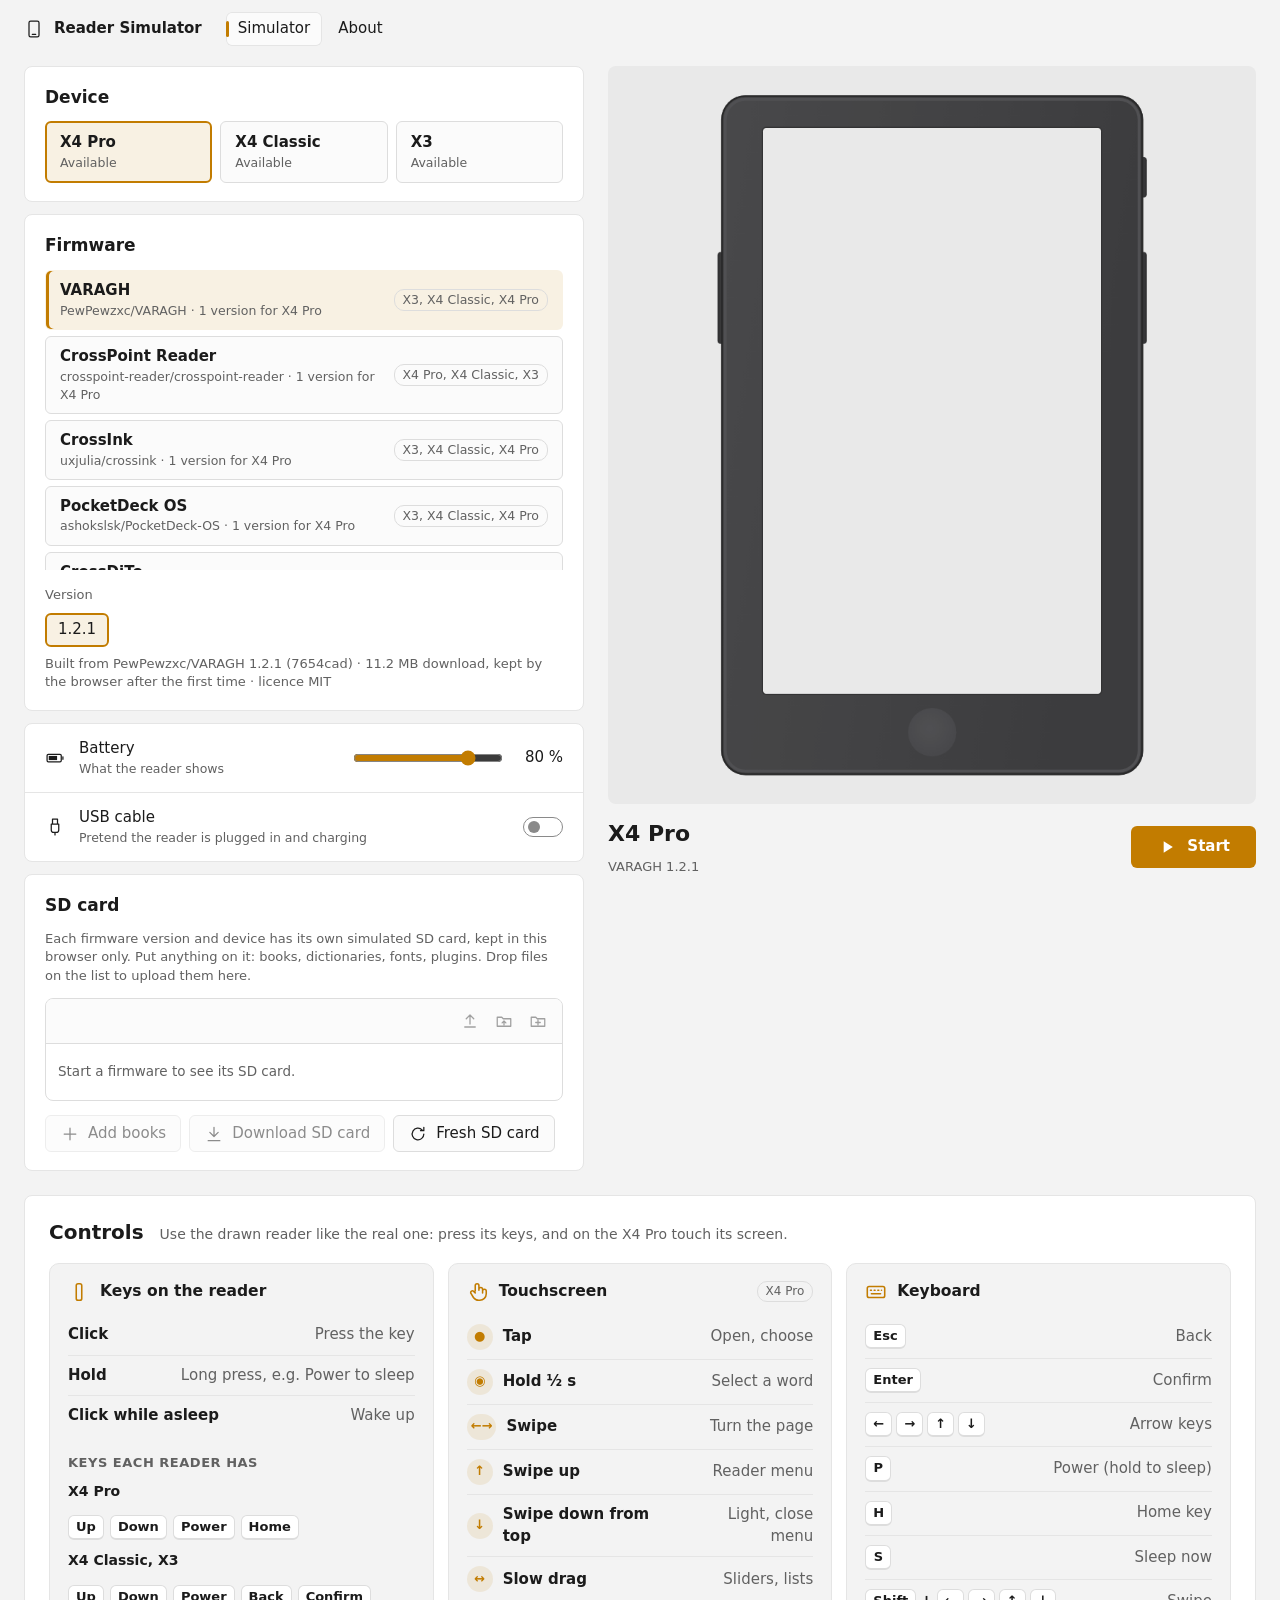
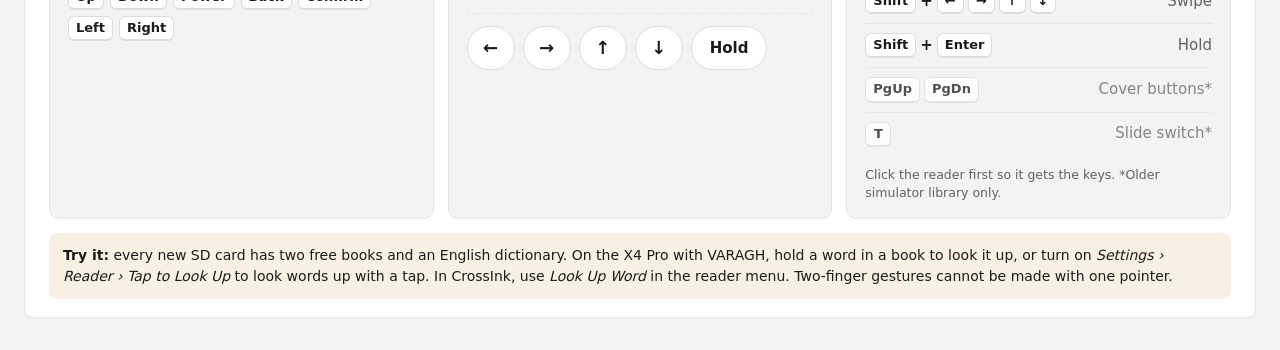
==== web/site/index.html @ 0edcfb3b "Buy me a coffee: the official button picture on the About page and in the README The page loads Buy " ====
<!doctype html>
<html lang="en">
<head>
<meta charset="utf-8">
<meta name="viewport" content="width=device-width, initial-scale=1">
<meta name="color-scheme" content="light dark">
<title>Reader Simulator</title>
<meta name="description" content="Try e-reader firmwares for the Xteink X4 Pro, X4 Classic and X3 in your browser. Unofficial.">
<link rel="icon" href="assets/icon.svg" type="image/svg+xml">
<link rel="stylesheet" href="assets/app.css">
<script>
// WebAssembly threads need a cross-origin isolated page. GitHub Pages cannot send the two headers,
// so coi-sw.js (a tiny service worker in this folder) adds them; the page reloads once after installing it.
if (!self.crossOriginIsolated && 'serviceWorker' in navigator && location.protocol !== 'file:') {
  navigator.serviceWorker.register('coi-sw.js').then(() => {
    if (sessionStorage.getItem('coiReloaded')) return;
    sessionStorage.setItem('coiReloaded', '1');
    navigator.serviceWorker.ready.then(() => location.reload());
  }).catch(e => { window.coiError = String(e && e.message || e); });  // private browsing, blocked storage
} else if (!self.crossOriginIsolated && !('serviceWorker' in navigator)) {
  window.coiError = 'no service workers';
}
</script>
</head>
<body>
<header class="top">
  <a class="brand" href="./">
    <svg viewBox="0 0 24 24" aria-hidden="true"><rect x="6" y="2.5" width="12" height="19" rx="2"/><path d="M10 18.5h4"/></svg>
    Reader Simulator
  </a>
  <nav>
    <a href="#" data-view="sim" class="on">Simulator</a>
    <a href="#about" data-view="about">About</a>
  </nav>
</header>

<main id="sim" class="view">
  <section class="controls">
    <div class="card">
      <h2>Device</h2>
      <div class="devices" id="devices"></div>
    </div>
    <div class="card">
      <h2>Firmware</h2>
      <div id="firmwares" class="firmwares"></div>
      <h3>Version</h3>
      <div id="versions" class="chips"></div>
      <p id="buildinfo" class="hint"></p>
    </div>
    <div class="card rows">
      <div class="row">
        <svg viewBox="0 0 24 24" aria-hidden="true"><rect x="2.5" y="7.5" width="17" height="9" rx="1.5"/><path d="M21.5 10.5v3"/><rect x="4.5" y="9.5" width="10" height="5" class="fill"/></svg>
        <label for="battery"><b>Battery</b><span>What the reader shows</span></label>
        <input type="range" id="battery" min="0" max="100" step="5" value="80">
        <output id="batteryOut" for="battery">80 %</output>
      </div>
      <div class="row">
        <svg viewBox="0 0 24 24" aria-hidden="true"><path d="M9 2.5h6v6H9zM7.5 8.5h9v7a3 3 0 0 1-3 3h-3a3 3 0 0 1-3-3zM12 18.5v3"/></svg>
        <label for="usb"><b>USB cable</b><span>Pretend the reader is plugged in and charging</span></label>
        <input type="checkbox" id="usb" class="switch" role="switch">
      </div>
    </div>
    <div class="card">
      <h2>SD card</h2>
      <p class="hint">Each firmware version and device has its own simulated SD card, kept in this browser only.
        Put anything on it: books, dictionaries, fonts, plugins. Drop files on the list to upload them here.</p>
      <div class="sd" id="sd" aria-live="polite">
        <div class="sd-bar">
          <nav class="sd-path" id="sdPath" aria-label="Folder"></nav>
          <span class="sd-tools">
            <label class="iconbtn" id="sdUpload" title="Upload files to this folder" aria-disabled="true">
              <svg viewBox="0 0 24 24" aria-hidden="true"><path d="M12 16V4M7 9l5-5 5 5M5 20h14"/></svg>
              <input type="file" id="sdFiles" multiple hidden disabled></label>
            <label class="iconbtn" id="sdUploadDir" title="Upload a folder into this folder" aria-disabled="true">
              <svg viewBox="0 0 24 24" aria-hidden="true"><path d="M3 7h6l2 2h10v10H3zM12 17v-5M9.5 14.5 12 12l2.5 2.5"/></svg>
              <input type="file" id="sdDir" webkitdirectory multiple hidden disabled></label>
            <button class="iconbtn" id="sdNewDir" title="New folder" disabled>
              <svg viewBox="0 0 24 24" aria-hidden="true"><path d="M3 7h6l2 2h10v10H3zM12 11v6M9 14h6"/></svg></button>
          </span>
        </div>
        <ul class="sd-list" id="sdList"><li class="sd-empty">Start a firmware to see its SD card.</li></ul>
      </div>
      <div class="buttons">
        <label class="btn" id="addBooks" aria-disabled="true">
          <svg viewBox="0 0 24 24" aria-hidden="true"><path d="M12 5v14M5 12h14"/></svg>Add books
          <input type="file" id="bookFiles" multiple accept=".epub,.txt,.md,.xtc,.xtch,.bmp,.jpg,.png" hidden disabled>
        </label>
        <button class="btn" id="download" disabled>
          <svg viewBox="0 0 24 24" aria-hidden="true"><path d="M12 4v11M7 10l5 5 5-5M5 20h14"/></svg>Download SD card</button>
        <button class="btn" id="fresh">
          <svg viewBox="0 0 24 24" aria-hidden="true"><path d="M19 12a7 7 0 1 1-2.05-4.95M19 4v4h-4"/></svg>Fresh SD card</button>
      </div>
    </div>
  </section>

  <section class="stagecol">
    <div class="stage" id="stage">
      <img id="framePreview" alt="">
      <canvas id="canvas" tabindex="0" hidden oncontextmenu="event.preventDefault()"></canvas>
      <div id="loading" class="loading" hidden><span class="spinner"></span><span id="loadingText">Loading</span></div>
    </div>
    <div class="startbar">
      <div>
        <div class="title" id="devTitle">X4 Pro</div>
        <div class="hint" id="fwTitle"></div>
      </div>
      <button class="primary" id="start">
        <svg viewBox="0 0 24 24" aria-hidden="true"><path d="M8 5v14l11-7z" class="fill"/></svg><span>Start</span></button>
    </div>
    <p id="status" class="hint" role="status"></p>
  </section>
  <section class="card guide" aria-labelledby="guideTitle">
    <div class="guide-head">
      <h2 id="guideTitle">Controls</h2>
      <p class="hint">Use the drawn reader like the real one: press its keys, and on the X4 Pro touch its screen.</p>
    </div>
    <div class="guide-grid">
      <div class="panel">
        <h3><svg viewBox="0 0 24 24" aria-hidden="true"><rect x="9" y="3" width="6" height="18" rx="2"/></svg>Keys on the reader</h3>
        <ul class="ctl">
          <li><span class="how">Click</span><span>Press the key</span></li>
          <li><span class="how">Hold</span><span>Long press, e.g. Power to sleep</span></li>
          <li><span class="how">Click while asleep</span><span>Wake up</span></li>
        </ul>
        <h4>Keys each reader has</h4>
        <dl class="models">
          <dt>X4 Pro</dt><dd><kbd>Up</kbd><kbd>Down</kbd><kbd>Power</kbd><kbd>Home</kbd></dd>
          <dt>X4 Classic, X3</dt><dd><kbd>Up</kbd><kbd>Down</kbd><kbd>Power</kbd><kbd>Back</kbd><kbd>Confirm</kbd><kbd>Left</kbd><kbd>Right</kbd></dd>
        </dl>
      </div>
      <div class="panel">
        <h3><svg viewBox="0 0 24 24" aria-hidden="true"><path d="M9 11V5a2 2 0 0 1 4 0v5m0 0V9a2 2 0 0 1 4 0v4m0-2a2 2 0 0 1 4 0v3a7 7 0 0 1-7 7h-1a7 7 0 0 1-6-3l-3-5a2 2 0 0 1 3-2l2 2"/></svg>Touchscreen <span class="badge">X4 Pro</span></h3>
        <ul class="ctl touchrows">
          <li><span class="how"><span class="g">&#9679;</span>Tap</span><span>Open, choose</span></li>
          <li><span class="how"><span class="g">&#9673;</span>Hold &frac12; s</span><span>Select a word</span></li>
          <li><span class="how"><span class="g">&larr;&rarr;</span>Swipe</span><span>Turn the page</span></li>
          <li><span class="how"><span class="g">&uarr;</span>Swipe up</span><span>Reader menu</span></li>
          <li><span class="how"><span class="g">&darr;</span>Swipe down from top</span><span>Light, close menu</span></li>
          <li><span class="how"><span class="g">&harr;</span>Slow drag</span><span>Sliders, lists</span></li>
        </ul>
        <div class="gestures" id="gestures" role="group" aria-label="Make a gesture on the screen">
          <button class="chipbtn" data-g="left" title="Swipe left (Shift + Left)">&larr;</button>
          <button class="chipbtn" data-g="right" title="Swipe right (Shift + Right)">&rarr;</button>
          <button class="chipbtn" data-g="up" title="Swipe up (Shift + Up)">&uarr;</button>
          <button class="chipbtn" data-g="down" title="Swipe down from the top (Shift + Down)">&darr;</button>
          <button class="chipbtn wide" data-g="hold" title="Hold the middle of the screen (Shift + Enter)">Hold</button>
        </div>
      </div>
      <div class="panel kbd-panel">
        <h3><svg viewBox="0 0 24 24" aria-hidden="true"><rect x="2.5" y="6" width="19" height="12" rx="2"/><path d="M6 10h1M10 10h1M14 10h1M18 10h0M7 14h10"/></svg>Keyboard</h3>
        <ul class="ctl keyrows">
          <li><span class="how"><kbd>Esc</kbd></span><span>Back</span></li>
          <li><span class="how"><kbd>Enter</kbd></span><span>Confirm</span></li>
          <li><span class="how"><kbd>&larr;</kbd><kbd>&rarr;</kbd><kbd>&uarr;</kbd><kbd>&darr;</kbd></span><span>Arrow keys</span></li>
          <li><span class="how"><kbd>P</kbd></span><span>Power (hold to sleep)</span></li>
          <li><span class="how"><kbd>H</kbd></span><span>Home key</span></li>
          <li><span class="how"><kbd>S</kbd></span><span>Sleep now</span></li>
          <li><span class="how"><kbd>Shift</kbd>+<kbd>&larr;</kbd><kbd>&rarr;</kbd><kbd>&uarr;</kbd><kbd>&darr;</kbd></span><span>Swipe</span></li>
          <li><span class="how"><kbd>Shift</kbd>+<kbd>Enter</kbd></span><span>Hold</span></li>
          <li class="older"><span class="how"><kbd>PgUp</kbd><kbd>PgDn</kbd></span><span>Cover buttons*</span></li>
          <li class="older"><span class="how"><kbd>T</kbd></span><span>Slide switch*</span></li>
        </ul>
        <p class="hint">Click the reader first so it gets the keys. *Older simulator library only.</p>
      </div>
    </div>
    <p class="tip"><b>Try it:</b> every new SD card has two free books and an English dictionary. On the X4 Pro
      with VARAGH, hold a word in a book to look it up, or turn on <i>Settings &rsaquo; Reader &rsaquo; Tap to Look Up</i> to
      look words up with a tap. In CrossInk, use <i>Look Up Word</i> in the reader menu. Two-finger gestures cannot be
      made with one pointer.</p>
  </section>
</main>

<main id="about" class="view" hidden>
  <section class="card about-hero">
    <div class="hero-text">
      <p class="eyebrow">About</p>
      <h1>Reader Simulator</h1>
      <p class="lead">E-reader firmwares for the Xteink X4 Pro, X4 Classic and X3, running in your browser. Each one is
        compiled from its public source code with a desktop simulator library, then to WebAssembly.</p>
      <div class="stats" id="aboutStats"></div>
    </div>
    <div class="maker">
      <span class="maker-label">Made by</span>
      <b class="maker-name">PewPewzxc</b>
      <div class="maker-links">
        <a class="social" href="https://github.com/PewPewzxc" target="_blank" rel="noopener noreferrer" aria-label="GitHub: PewPewzxc">
        <svg viewBox="0 0 24 24" aria-hidden="true"><path d="M12 .297c-6.63 0-12 5.373-12 12 0 5.303 3.438 9.8 8.205 11.385.6.113.82-.258.82-.577 0-.285-.01-1.04-.015-2.04-3.338.724-4.042-1.61-4.042-1.61C4.422 18.07 3.633 17.7 3.633 17.7c-1.087-.744.084-.729.084-.729 1.205.084 1.838 1.236 1.838 1.236 1.07 1.835 2.809 1.305 3.495.998.108-.776.417-1.305.76-1.605-2.665-.3-5.466-1.332-5.466-5.93 0-1.31.465-2.38 1.235-3.22-.135-.303-.54-1.523.105-3.176 0 0 1.005-.322 3.3 1.23.96-.267 1.98-.399 3-.405 1.02.006 2.04.138 3 .405 2.28-1.552 3.285-1.23 3.285-1.23.645 1.653.24 2.873.12 3.176.765.84 1.23 1.91 1.23 3.22 0 4.61-2.805 5.625-5.475 5.92.42.36.81 1.096.81 2.22 0 1.606-.015 2.896-.015 3.286 0 .315.21.69.825.57C20.565 22.092 24 17.592 24 12.297c0-6.627-5.373-12-12-12"/></svg>GitHub</a>
        <a class="social" href="https://www.linkedin.com/in/alireza-pakseresht-koubijari/" target="_blank" rel="noopener noreferrer" aria-label="LinkedIn">
        <svg viewBox="0 0 24 24" aria-hidden="true"><path d="M20.447 20.452h-3.554v-5.569c0-1.328-.027-3.037-1.852-3.037-1.853 0-2.136 1.445-2.136 2.939v5.667H9.351V9h3.414v1.561h.046c.477-.9 1.637-1.85 3.37-1.85 3.601 0 4.267 2.37 4.267 5.455v6.286zM5.337 7.433c-1.144 0-2.063-.926-2.063-2.065 0-1.138.92-2.063 2.063-2.063 1.14 0 2.064.925 2.064 2.063 0 1.139-.925 2.065-2.064 2.065zm1.782 13.019H3.555V9h3.564v11.452zM22.225 0H1.771C.792 0 0 .774 0 1.729v20.542C0 23.227.792 24 1.771 24h20.451C23.2 24 24 23.227 24 22.271V1.729C24 .774 23.2 0 22.222 0h.003z"/></svg>LinkedIn</a>
      </div>
      <a class="bmc" href="https://buymeacoffee.com/pewpewzxc" target="_blank" rel="noopener noreferrer" aria-label="Buy me a coffee">
        <img class="bmc-img" src="https://cdn.buymeacoffee.com/buttons/v2/default-yellow.png" alt="Buy me a coffee" width="174" height="48"
             crossorigin="anonymous" referrerpolicy="no-referrer" onerror="this.parentNode.classList.add('fallback')">
        <span class="bmc-text"><svg viewBox="0 0 24 24" aria-hidden="true"><path d="M4 8h12v6a5 5 0 0 1-5 5H9a5 5 0 0 1-5-5zM16 10h1.5a2.5 2.5 0 0 1 0 5H16M7 2.5c-.6.8-.6 1.7 0 2.5M10.5 2.5c-.6.8-.6 1.7 0 2.5M14 2.5c-.6.8-.6 1.7 0 2.5M3 21.5h14"/></svg>Buy me a coffee</span></a>
      <a class="source" href="https://github.com/PewPewzxc/reader-simulator" target="_blank" rel="noopener noreferrer">Source code on GitHub &rarr;</a>
    </div>
  </section>

  <div class="about-grid">
    <section class="card about-firmwares">
      <header class="about-head"><h2>Firmwares</h2><span class="hint">By their authors, each under its own licence</span></header>
      <ul class="fwlist" id="fwCredits"></ul>
    </section>

    <div class="about-col">
      <section class="card info">
        <h2><svg viewBox="0 0 24 24" aria-hidden="true"><path d="M12 3l7 3v6c0 4.5-3 7.7-7 9-4-1.3-7-4.5-7-9V6z"/></svg>Privacy</h2>
        <p>Nothing leaves your browser. Books you add and the simulated SD cards stay in this browser's storage; no
          account, no tracking. The Buy me a coffee button's picture comes from Buy Me a Coffee's server.</p>
      </section>
      <section class="card info">
        <h2><svg viewBox="0 0 24 24" aria-hidden="true"><circle cx="12" cy="12" r="9"/><path d="M12 8v5M12 16.5v.5"/></svg>Disclaimer</h2>
        <p><b>Unofficial.</b> Not made by, affiliated with or endorsed by Xteink. The simulator is an approximation:
          speed, screen refresh, battery, Wi-Fi and some hardware differ from a real reader. Official Xteink firmware
          cannot run here. Provided as is, without warranty.</p>
      </section>
    </div>

    <section class="card about-inside">
      <header class="about-head"><h2>Also inside</h2></header>
      <dl class="parts">
        <dt>Simulator library</dt>
        <dd><a href="https://github.com/uxjulia/crosspoint-simulator">crosspoint-simulator</a> and
          <a href="https://github.com/uxjulia/crossink-simulator">crossink-simulator</a> by uxjulia <span class="lic">MIT</span></dd>
        <dt>Graphics and input</dt>
        <dd><a href="https://www.libsdl.org/">SDL2</a> <span class="lic">zlib</span></dd>
        <dt>Runtime</dt>
        <dd><a href="https://emscripten.org/">Emscripten</a>, musl libc <span class="lic">MIT</span>, LLVM libc++
          <span class="lic">Apache 2.0</span></dd>
        <dt>Sample books</dt>
        <dd><i>Pride and Prejudice</i>, <i>The Adventures of Sherlock Holmes</i> from
          <a href="https://standardebooks.org/">Standard Ebooks</a> <span class="lic">CC0</span></dd>
        <dt>Sample dictionary</dt>
        <dd><a href="https://wordnet.princeton.edu/">WordNet 3.0</a>, &copy; 2006 Princeton University
          <a class="lic" href="samples/dictionaries/wordnet/LICENSE.txt">WordNet licence</a></dd>
        <dt>Device frames and this page</dt>
        <dd>Reader Simulator contributors <span class="lic">MIT</span></dd>
      </dl>
      <p class="hint">There is also a Windows app with the same firmwares.</p>
    </section>
  </div>
</main>
<script src="assets/app.js"></script>
</body>
</html>
---- web/site/assets/app.css ----
/* Same palette as the Windows app (Windows 11 style), light and dark following the system. */
:root {
  --bg: #f3f3f3; --card: #fff; --card-stroke: #e5e5e5; --text: #1b1b1b; --text2: #616161;
  --control: #fbfbfb; --control-hover: #f5f5f5; --control-stroke: #ddd; --track: #8a8a8a; --stage: #e9e9e9;
  --accent: #c27c00; --accent-soft: #c27c001c; --on-accent: #fff;
  color-scheme: light;
}
@media (prefers-color-scheme: dark) {
  :root {
    --bg: #202020; --card: #2b2b2b; --card-stroke: #1d1d1d; --text: #fff; --text2: #a8a8a8;
    --control: #373737; --control-hover: #3e3e3e; --control-stroke: #454545; --track: #6e6e6e; --stage: #3a3a3a;
    --accent: #f0b53c; --accent-soft: #f0b53c30; --on-accent: #000;
    color-scheme: dark;
  }
}
* { box-sizing: border-box; }
html, body { margin: 0; background: var(--bg); color: var(--text); }
body { font: 15px/1.45 "Segoe UI Variable Text", "Segoe UI", system-ui, -apple-system, Roboto, sans-serif; }
a { color: var(--accent); }
svg { width: 20px; height: 20px; fill: none; stroke: currentColor; stroke-width: 1.5; stroke-linecap: round; stroke-linejoin: round; flex: none; }
svg .fill { fill: currentColor; stroke: none; }
[hidden] { display: none !important; }

.top { display: flex; align-items: center; gap: 24px; padding: 12px 24px; }
.brand { display: flex; align-items: center; gap: 10px; color: var(--text); text-decoration: none; font-weight: 600; }
.top nav { display: flex; gap: 4px; }
.top nav a { color: var(--text); text-decoration: none; padding: 6px 12px; border-radius: 6px; position: relative; }
.top nav a:hover { background: var(--control-hover); }
.top nav a.on { background: var(--control); box-shadow: inset 0 0 0 1px var(--card-stroke); }
.top nav a.on::before { content: ""; position: absolute; left: 0; top: 9px; bottom: 9px; width: 3px; border-radius: 2px; background: var(--accent); }

.view { display: grid; grid-template-columns: minmax(0, 560px) minmax(0, 1fr); gap: 24px; padding: 8px 24px 32px; max-width: 1280px; margin: 0 auto; }
#about { display: flex; flex-direction: column; gap: 16px; }
.controls { display: flex; flex-direction: column; gap: 12px; }
.card { background: var(--card); border: 1px solid var(--card-stroke); border-radius: 8px; padding: 18px 20px; }
h2 { font-size: 17px; font-weight: 600; margin: 0 0 12px; }
h3 { font-size: 13px; font-weight: 400; color: var(--text2); margin: 16px 0 8px; }
.prose h3 { font-size: 15px; font-weight: 600; color: var(--text); }
.hint { color: var(--text2); font-size: 13px; margin: 8px 0 0; }

.devices { display: grid; grid-template-columns: repeat(3, 1fr); gap: 8px; }
.devices button, .fw, .chips button, .btn, .primary {
  font: inherit; color: var(--text); background: var(--control); border: 1px solid var(--control-stroke);
  border-radius: 6px; cursor: pointer; text-align: left;
}
.devices button { padding: 10px 14px; }
.devices button span, .fw span { display: block; font-size: 12.5px; color: var(--text2); }
.devices button:hover, .fw:hover, .chips button:hover, .btn:hover { background: var(--control-hover); }
.devices button.on, .chips button.on { border: 2px solid var(--accent); background: var(--accent-soft); padding: 9px 13px; }
.devices button.off { opacity: .55; }
.firmwares { display: flex; flex-direction: column; gap: 6px; max-height: 300px; overflow: auto; }
.fw { display: flex; align-items: center; gap: 10px; padding: 9px 14px; width: 100%; }
.fw div { flex: 1; min-width: 0; }
.fw.on { background: var(--accent-soft); border-color: transparent; box-shadow: inset 3px 0 0 var(--accent); }
.fw.off { opacity: .55; }
.badge { font-size: 12px; color: var(--text2); border: 1px solid var(--control-stroke); border-radius: 10px; padding: 1px 8px; white-space: nowrap; }
.chips { display: flex; flex-wrap: wrap; gap: 8px; }
.chips button { padding: 5px 12px; }
.chips button.on { padding: 4px 11px; }

.rows { padding: 0; }
.row { display: flex; align-items: center; gap: 14px; padding: 14px 20px; }
.row + .row { border-top: 1px solid var(--card-stroke); }
.row label { flex: 1; display: flex; flex-direction: column; }
.row label span { font-size: 12.5px; color: var(--text2); }
.row b { font-weight: 400; }
input[type=range] { accent-color: var(--accent); width: 150px; }
output { min-width: 44px; text-align: right; }
.switch { appearance: none; width: 40px; height: 20px; border-radius: 10px; border: 1px solid var(--track); position: relative; cursor: pointer; margin: 0; }
.switch::after { content: ""; position: absolute; width: 12px; height: 12px; border-radius: 50%; top: 3px; left: 4px; background: var(--track); transition: left .15s; }
.switch:checked { background: var(--accent); border-color: var(--accent); }
.switch:checked::after { left: 22px; background: var(--on-accent); }

.buttons { display: flex; flex-wrap: wrap; gap: 8px; margin-top: 14px; }
.btn { display: inline-flex; align-items: center; gap: 8px; padding: 7px 14px; }
.btn:disabled, .btn[aria-disabled=true] { opacity: .5; cursor: default; pointer-events: none; }
.primary { display: inline-flex; align-items: center; justify-content: center; gap: 10px; padding: 10px 26px;
  background: var(--accent); color: var(--on-accent); border: none; font-weight: 600; }
.primary:hover { filter: brightness(1.06); }
.primary:disabled { opacity: .5; cursor: default; }

.stagecol { min-width: 0; }
.stage { background: var(--stage); border-radius: 8px; display: flex; align-items: center; justify-content: center;
  padding: 20px; min-height: 420px; height: min(82vh, 1060px); position: relative; }
.stage img, .stage canvas { max-width: 100%; max-height: 100%; width: auto !important; height: auto !important; outline: none; }
.stage img { opacity: .9; }
/* touch devices: a finger on the reader presses its keys and screen, never scrolls, zooms or opens the
   long-press menu (holding is how a word is selected) */
.stage canvas { touch-action: none; -webkit-touch-callout: none; -webkit-user-select: none; user-select: none;
  -webkit-tap-highlight-color: transparent; }
.loading { position: absolute; inset: auto 0 24px; display: flex; justify-content: center; align-items: center; gap: 10px; color: var(--text2); }
.spinner { width: 16px; height: 16px; border: 2px solid var(--track); border-top-color: var(--accent); border-radius: 50%; animation: spin 1s linear infinite; }
@keyframes spin { to { transform: rotate(360deg); } }
.startbar { display: flex; align-items: center; gap: 16px; justify-content: space-between; margin-top: 14px; }
.startbar .title { font-size: 22px; font-weight: 600; }
.guide { grid-column: 1 / -1; padding: 22px 24px 18px; }
.guide-head { display: flex; flex-wrap: wrap; align-items: baseline; gap: 4px 16px; margin-bottom: 16px; }
.guide-head h2 { margin: 0; font-size: 20px; }
.guide-head .hint { margin: 0; font-size: 14px; }
.guide-grid { display: grid; grid-template-columns: repeat(auto-fit, minmax(270px, 1fr)); gap: 14px; }
.panel { background: var(--bg); border: 1px solid var(--card-stroke); border-radius: 10px; padding: 16px 18px; }
.panel h3 { display: flex; align-items: center; gap: 10px; margin: 0 0 12px; font-size: 15.5px; font-weight: 600; color: var(--text); }
.panel h3 svg { width: 22px; height: 22px; fill: none; stroke: var(--accent); stroke-width: 1.7; stroke-linecap: round; stroke-linejoin: round; flex: none; }
.panel h3 .badge { margin-left: auto; font-weight: 400; }
.ctl { list-style: none; margin: 0; padding: 0; }
.ctl li { display: flex; justify-content: space-between; align-items: center; gap: 12px; padding: 9px 0; font-size: 15px; }
.ctl li + li { border-top: 1px solid var(--card-stroke); }
.ctl .how { display: inline-flex; align-items: center; gap: 4px; font-weight: 600; color: var(--text); flex-wrap: wrap; }
.ctl .how + span { color: var(--text2); text-align: right; }
.ctl .g { display: inline-grid; place-items: center; min-width: 26px; height: 26px; margin-right: 6px; padding: 0 4px; border-radius: 13px;
  background: var(--accent-soft); color: var(--accent); font-size: 13px; font-weight: 700; }
kbd { display: inline-block; min-width: 26px; padding: 2px 7px; border: 1px solid var(--control-stroke); border-bottom-width: 2px;
  border-radius: 6px; background: var(--card); font-family: inherit; font-size: 13px; font-weight: 600; line-height: 1.4;
  text-align: center; color: var(--text); }
.ctl .older { opacity: .75; }
.touchrows .how { flex-wrap: nowrap; }
.ctl .g { flex: none; }
.panel h4 { margin: 18px 0 8px; font-size: 13px; font-weight: 600; color: var(--text2); text-transform: uppercase; letter-spacing: .04em; }
.models { margin: 0; display: grid; gap: 10px; }
.models dt { font-size: 14px; font-weight: 600; }
.models dd { margin: 4px 0 0; display: flex; flex-wrap: wrap; gap: 6px; }
.panel > .hint { margin-top: 10px; font-size: 12.5px; }
.gestures { display: flex; flex-wrap: wrap; gap: 8px; margin-top: 12px; padding-top: 12px; border-top: 1px dashed var(--card-stroke); }
.chipbtn { font: inherit; font-size: 18px; font-weight: 600; min-width: 48px; height: 44px; border-radius: 22px; cursor: pointer;
  background: var(--card); color: var(--text); border: 1px solid var(--control-stroke); touch-action: manipulation; }
.chipbtn.wide { font-size: 15px; padding: 0 18px; }
.chipbtn:hover { background: var(--accent-soft); border-color: var(--accent); }
.chipbtn:active { transform: scale(.96); }
.tip { margin: 14px 0 0; padding: 12px 14px; border-radius: 8px; background: var(--accent-soft); font-size: 14px; line-height: 1.5; }
@media (hover: none) and (pointer: coarse) { .kbd-panel { display: none; } }
@media (max-width: 560px) { .guide { padding: 18px 16px; } .ctl li { font-size: 14.5px; } }
.social { display: inline-flex; align-items: center; gap: 8px; padding: 7px 14px; border-radius: 18px; text-decoration: none;
  color: var(--text); background: var(--control); border: 1px solid var(--control-stroke); font-weight: 600; font-size: 14px; }
.social:hover { background: var(--accent-soft); border-color: var(--accent); }
.social svg { width: 18px; height: 18px; fill: currentColor; }
/* About */
.about-hero { display: grid; grid-template-columns: minmax(0, 1fr) auto; gap: 24px 40px; align-items: center; padding: 28px 32px; }
.eyebrow { margin: 0 0 6px; font-size: 12.5px; font-weight: 600; letter-spacing: .08em; text-transform: uppercase; color: var(--accent); }
.about-hero h1 { margin: 0 0 10px; font-size: 32px; line-height: 1.15; letter-spacing: -.01em; }
.lead { margin: 0; max-width: 62ch; font-size: 16px; line-height: 1.55; color: var(--text2); }
.stats { display: flex; flex-wrap: wrap; gap: 8px 28px; margin-top: 18px; color: var(--text2); font-size: 14px; }
.stats b { font-size: 22px; color: var(--text); margin-right: 2px; }
.maker { display: flex; flex-direction: column; align-items: flex-start; gap: 6px; padding: 18px 20px; min-width: 240px;
  background: var(--bg); border: 1px solid var(--card-stroke); border-radius: 10px; }
.maker-label { font-size: 12.5px; color: var(--text2); }
.maker-name { font-size: 18px; }
.maker-links { display: flex; flex-wrap: wrap; gap: 8px; margin: 6px 0 4px; }
.source { font-size: 13.5px; text-decoration: none; }
.source:hover { text-decoration: underline; }
.about-grid { display: grid; grid-template-columns: minmax(0, 1.6fr) minmax(0, 1fr) minmax(0, 1.1fr); gap: 16px; align-items: start; }
.about-col { display: flex; flex-direction: column; gap: 16px; }
.about-head { display: flex; flex-wrap: wrap; align-items: baseline; justify-content: space-between; gap: 4px 12px; margin-bottom: 6px; }
.about-head h2 { margin: 0; }
.about-head .hint { margin: 0; }
.fwlist { list-style: none; margin: 0; padding: 0; }
.fwlist li { display: grid; grid-template-columns: minmax(0, 1fr) auto; gap: 6px 12px; padding: 14px 0; border-top: 1px solid var(--card-stroke); }
.fwlist li:first-child { border-top: 0; }
.fw-main a { font-weight: 600; font-size: 15.5px; text-decoration: none; color: var(--text); }
.fw-main a:hover { color: var(--accent); }
.fw-by { display: block; font-size: 13px; color: var(--text2); margin-top: 2px; }
.fw-meta { display: flex; align-items: center; gap: 10px; grid-row: 1; grid-column: 2; }
.fw-lic { font-size: 13px; }
.fw-versions { grid-column: 1 / -1; display: flex; flex-wrap: wrap; gap: 6px; }
.vchip { font-size: 12.5px; padding: 2px 9px; border-radius: 10px; background: var(--accent-soft); color: var(--text); }
.lic { display: inline-block; font-size: 11.5px; font-weight: 600; padding: 1px 7px; border-radius: 6px; margin-left: 2px;
  border: 1px solid var(--control-stroke); color: var(--text2); text-decoration: none; vertical-align: 1px; }
.info h2 { display: flex; align-items: center; gap: 10px; }
.info h2 svg { width: 20px; height: 20px; fill: none; stroke: var(--accent); stroke-width: 1.8; stroke-linecap: round; stroke-linejoin: round; }
.info p { margin: 0; font-size: 14.5px; line-height: 1.55; color: var(--text2); }
.info p b { color: var(--text); }
.parts { margin: 0; }
.parts dt { font-size: 12.5px; font-weight: 600; letter-spacing: .03em; text-transform: uppercase; color: var(--text2); margin-top: 14px; }
.parts dt:first-child { margin-top: 4px; }
.parts dd { margin: 4px 0 0; font-size: 14.5px; line-height: 1.5; }
.about-inside > .hint { margin-top: 18px; padding-top: 12px; border-top: 1px solid var(--card-stroke); }
@media (max-width: 1100px) { .about-grid { grid-template-columns: minmax(0, 1fr) minmax(0, 1fr); } .about-firmwares { grid-column: 1 / -1; } }
@media (max-width: 720px) {
  .about-hero { grid-template-columns: minmax(0, 1fr); padding: 22px 18px; }
  .about-hero h1 { font-size: 26px; }
  .about-grid { grid-template-columns: minmax(0, 1fr); }
}
.prose ul { padding-left: 20px; }
.prose li { margin: 4px 0; }

@media (max-width: 900px) {
  .top { padding: 10px 16px; gap: 12px; }
  .view { grid-template-columns: minmax(0, 1fr); padding: 4px 16px 24px; gap: 16px; }
  .stagecol { order: -1; }
  .stage { height: auto; min-height: 0; aspect-ratio: 3 / 4.6; max-height: 78vh; padding: 10px; margin: 0 auto; }
  .devices button { padding: 8px 10px; }
  .devices button.on { padding: 7px 9px; }
  input[type=range] { width: 110px; }
}

/* SD card browser */
.sd { margin-top: 12px; border: 1px solid var(--control-stroke); border-radius: 8px; overflow: hidden; }
.sd-bar { display: flex; align-items: center; gap: 8px; padding: 6px 8px 6px 12px; background: var(--control); border-bottom: 1px solid var(--control-stroke); }
.sd-path { flex: 1; min-width: 0; font-size: 13px; white-space: nowrap; overflow: hidden; text-overflow: ellipsis; }
.sd-path button { background: none; border: none; padding: 2px 3px; color: var(--accent); font: inherit; cursor: pointer; }
.sd-path span { color: var(--text2); }
.sd-tools { display: flex; gap: 2px; flex: none; }
.iconbtn { display: inline-grid; place-items: center; width: 32px; height: 32px; border-radius: 6px; border: none; background: none; color: var(--text); cursor: pointer; }
.iconbtn:hover { background: var(--control-hover); }
.iconbtn:disabled, .iconbtn[aria-disabled=true] { opacity: .4; pointer-events: none; }
.iconbtn svg, .sd-list svg { width: 18px; height: 18px; fill: none; stroke: currentColor; stroke-width: 1.7; stroke-linecap: round; stroke-linejoin: round; }
.sd-list { list-style: none; margin: 0; padding: 4px 0; max-height: 260px; overflow-y: auto; }
.sd-list li { display: flex; align-items: center; gap: 10px; padding: 3px 6px 3px 12px; font-size: 13.5px; }
.sd-list li:hover { background: var(--control-hover); }
.sd-list .name { flex: 1; min-width: 0; overflow: hidden; text-overflow: ellipsis; white-space: nowrap; background: none; border: none; padding: 4px 0; text-align: left; color: var(--text); font: inherit; cursor: default; }
.sd-list .dir .name { cursor: pointer; font-weight: 600; }
.sd-list .hidden .name { color: var(--text2); }
.sd-list .size { color: var(--text2); font-size: 12px; flex: none; }
.sd-list .kind { color: var(--text2); flex: none; display: grid; }
.sd-list .iconbtn { width: 28px; height: 28px; }
.sd-empty { color: var(--text2); padding: 14px 12px !important; }
.sd.drop { outline: 2px dashed var(--accent); outline-offset: -2px; }

/* support link: Buy Me a Coffee's own button picture; if it cannot load, a button in its usual yellow */
.bmc { display: inline-block; margin: 2px 0 4px; line-height: 0; border-radius: 10px; text-decoration: none; }
.bmc-img { height: 44px; width: auto; display: block; }
.bmc-text { display: none; }
.bmc.fallback .bmc-img { display: none; }
.bmc.fallback .bmc-text { display: inline-flex; align-items: center; gap: 8px; padding: 8px 16px; border-radius: 10px; line-height: normal;
  background: #ffdd00; color: #000; font-weight: 600; font-size: 14px; box-shadow: 0 1px 2px #0002; }
.bmc:focus-visible { outline: 2px solid var(--accent); outline-offset: 2px; }
.bmc svg { width: 20px; height: 20px; fill: none; stroke: currentColor; stroke-width: 1.7; stroke-linecap: round; stroke-linejoin: round; }
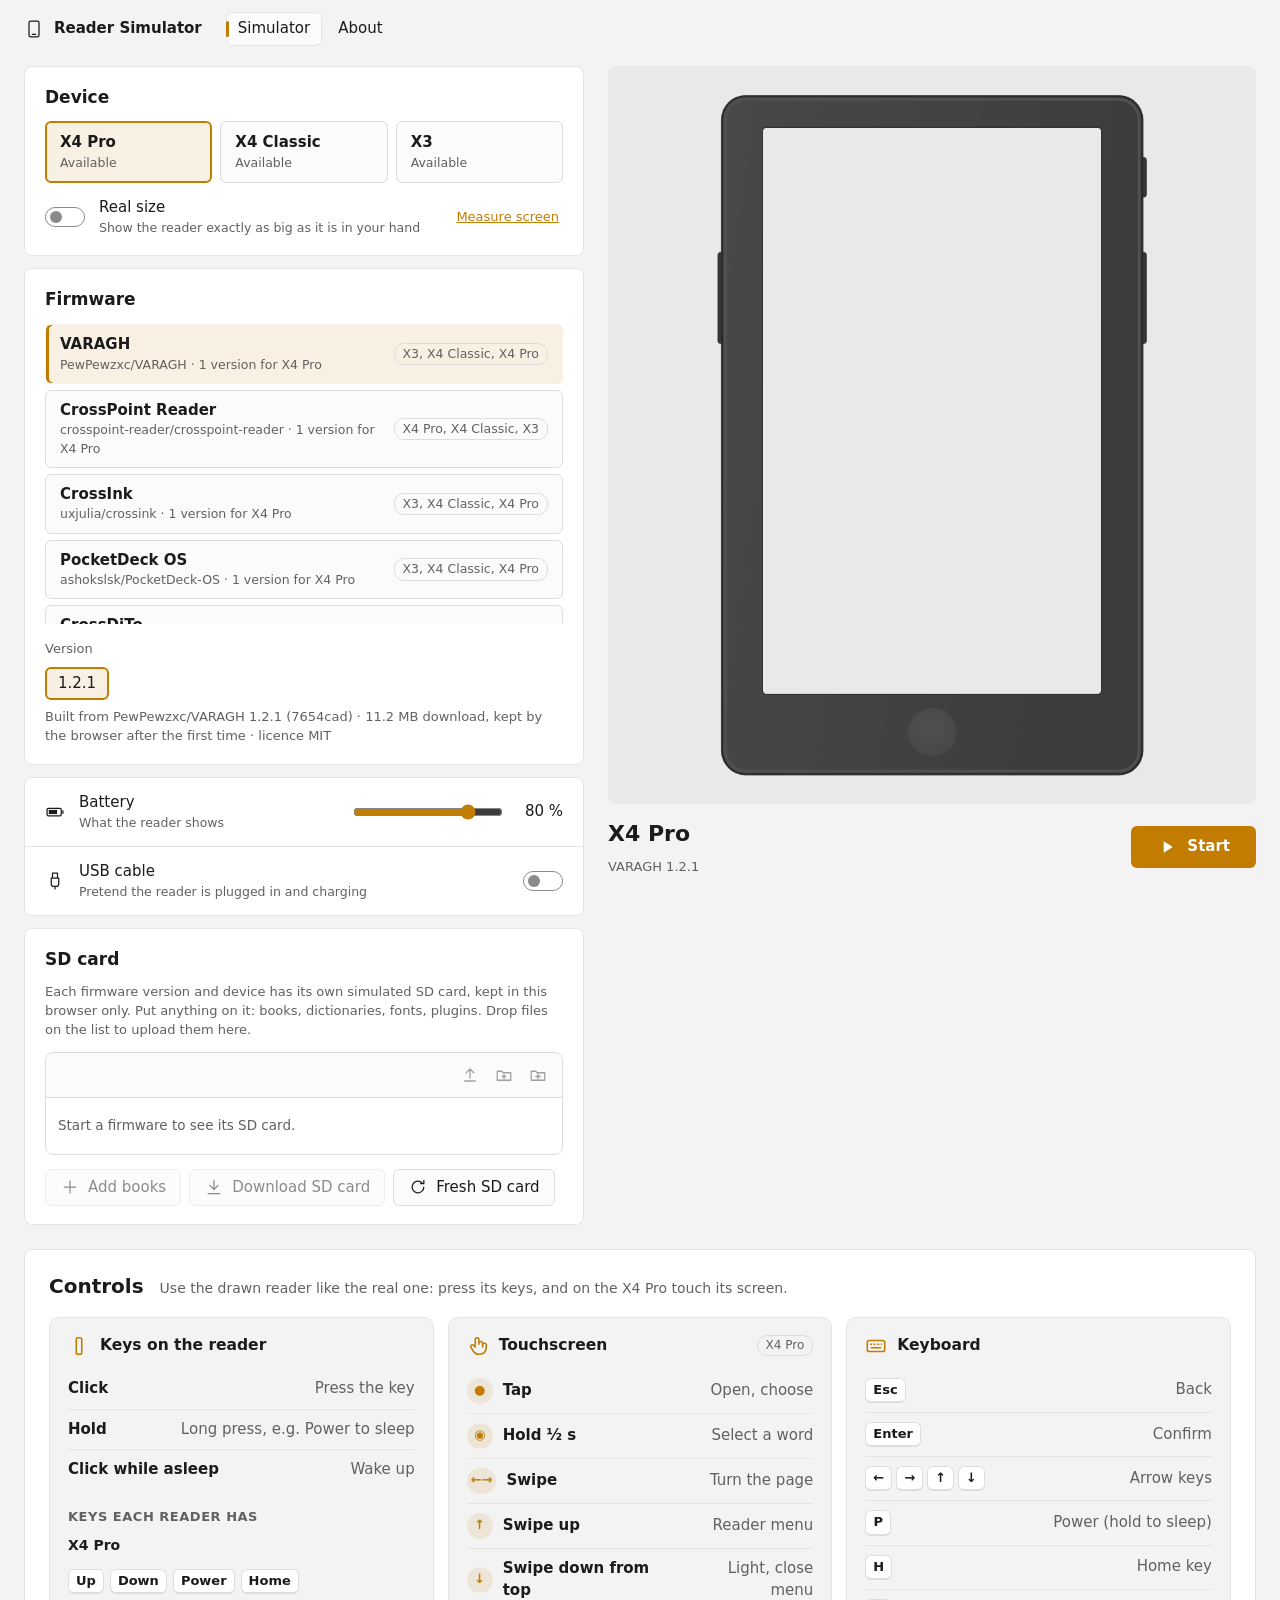
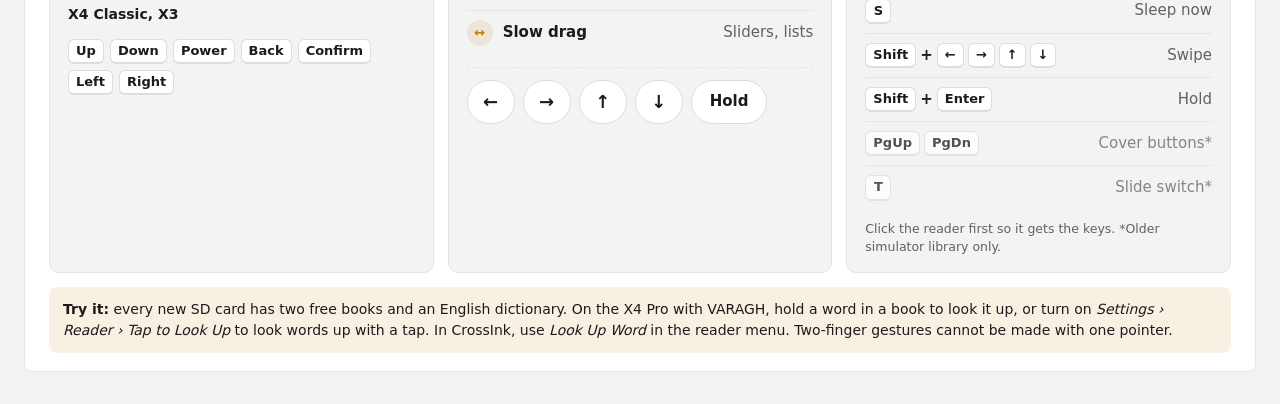
==== commit 5d18e9ba: "Web simulator: Real size, with a one-time bank-card measure A "Real size" switch under Device shows " ====
--- a/web/site/index.html
+++ b/web/site/index.html
@@ -39,6 +39,11 @@
     <div class="card">
       <h2>Device</h2>
       <div class="devices" id="devices"></div>
+      <div class="realrow">
+        <input type="checkbox" id="realSize" class="switch" role="switch">
+        <label for="realSize"><b>Real size</b><span>Show the reader exactly as big as it is in your hand</span></label>
+        <button class="linkbtn" id="measure">Measure screen</button>
+      </div>
     </div>
     <div class="card">
       <h2>Firmware</h2>
@@ -206,7 +211,8 @@
       <section class="card info">
         <h2><svg viewBox="0 0 24 24" aria-hidden="true"><path d="M12 3l7 3v6c0 4.5-3 7.7-7 9-4-1.3-7-4.5-7-9V6z"/></svg>Privacy</h2>
         <p>Nothing leaves your browser. Books you add and the simulated SD cards stay in this browser's storage; no
-          account, no tracking. The Buy me a coffee button's picture comes from Buy Me a Coffee's server.</p>
+          account, no tracking. The Buy me a coffee button's picture comes from Buy Me a Coffee's server. A firmware's own
+          online features (an online dictionary, an update check) contact their services from your browser.</p>
       </section>
       <section class="card info">
         <h2><svg viewBox="0 0 24 24" aria-hidden="true"><circle cx="12" cy="12" r="9"/><path d="M12 8v5M12 16.5v.5"/></svg>Disclaimer</h2>
@@ -240,6 +246,22 @@
     </section>
   </div>
 </main>
+<dialog id="measureDlg">
+  <h2>Measure your screen</h2>
+  <p class="hint">Screens don't tell the browser how big they really are, so this is needed once per device.
+    Every bank card and ID card is the same size: 54 &times; 85.6 mm. Hold one upright against the card below
+    and press &minus; or + until they match. Then the readers are shown at their real size.</p>
+  <div class="cardwrap"><div id="cardBox"><i class="chip"></i><span class="w">54 mm</span><span class="h">85.6 mm</span></div></div>
+  <div class="measurebar">
+    <button class="btn" id="smaller" aria-label="Smaller">&minus;</button>
+    <input type="range" id="cardScale" min="2" max="9" step="0.01" aria-label="Box size">
+    <button class="btn" id="bigger" aria-label="Bigger">+</button>
+  </div>
+  <div class="buttons">
+    <button class="primary" id="measureDone">Done</button>
+    <button class="btn" id="measureCancel">Cancel</button>
+  </div>
+</dialog>
 <script src="assets/app.js"></script>
 </body>
 </html>
--- a/web/site/assets/app.css
+++ b/web/site/assets/app.css
@@ -182,11 +182,31 @@
 .prose ul { padding-left: 20px; }
 .prose li { margin: 4px 0; }
 
+.realrow { display: flex; align-items: center; gap: 14px; margin-top: 14px; }
+.realrow label { flex: 1; display: flex; flex-direction: column; }
+.realrow label span { font-size: 12.5px; color: var(--text2); }
+.realrow b { font-weight: 400; }
+.linkbtn { font: inherit; font-size: 13px; color: var(--accent); background: none; border: none; padding: 4px; cursor: pointer; text-decoration: underline; }
+/* Real size: the picture gets its true width (set by app.js); a reader wider than the screen scrolls. */
+.stage.real { height: auto; min-height: 0; max-height: none; aspect-ratio: auto; overflow: auto; justify-content: safe center; }
+.stage.real img, .stage.real canvas { width: var(--real-w) !important; max-width: none; max-height: none; flex: none; }
+dialog { background: var(--card); color: var(--text); border: 1px solid var(--card-stroke); border-radius: 8px; padding: 18px 20px; max-width: min(460px, calc(100vw - 32px)); }
+dialog::backdrop { background: #0006; }
+.cardwrap { display: flex; justify-content: center; margin: 16px 0; padding: 0 0 22px 0; overflow: hidden; }
+/* a bank card drawn at the size being tried, with its fixed real size written on it */
+#cardBox { flex: none; position: relative; box-sizing: border-box; border: 2px solid var(--accent); background: var(--accent-soft); }
+#cardBox .chip { position: absolute; left: 22%; top: 14%; width: 22%; height: 11%; border-radius: 15%; border: 1px solid var(--accent); }
+#cardBox span { position: absolute; font-size: 12px; color: var(--text2); white-space: nowrap; }
+#cardBox .w { left: 0; right: 0; bottom: -20px; text-align: center; }
+#cardBox .h { top: 50%; right: 6px; transform: translateY(-50%) rotate(90deg); transform-origin: center; }
+.measurebar { display: flex; align-items: center; gap: 8px; }
+.measurebar input { flex: 1; width: auto; }
 @media (max-width: 900px) {
   .top { padding: 10px 16px; gap: 12px; }
   .view { grid-template-columns: minmax(0, 1fr); padding: 4px 16px 24px; gap: 16px; }
   .stagecol { order: -1; }
   .stage { height: auto; min-height: 0; aspect-ratio: 3 / 4.6; max-height: 78vh; padding: 10px; margin: 0 auto; }
+  .stage.real { aspect-ratio: auto; max-height: none; padding: 4px; }
   .devices button { padding: 8px 10px; }
   .devices button.on { padding: 7px 9px; }
   input[type=range] { width: 110px; }
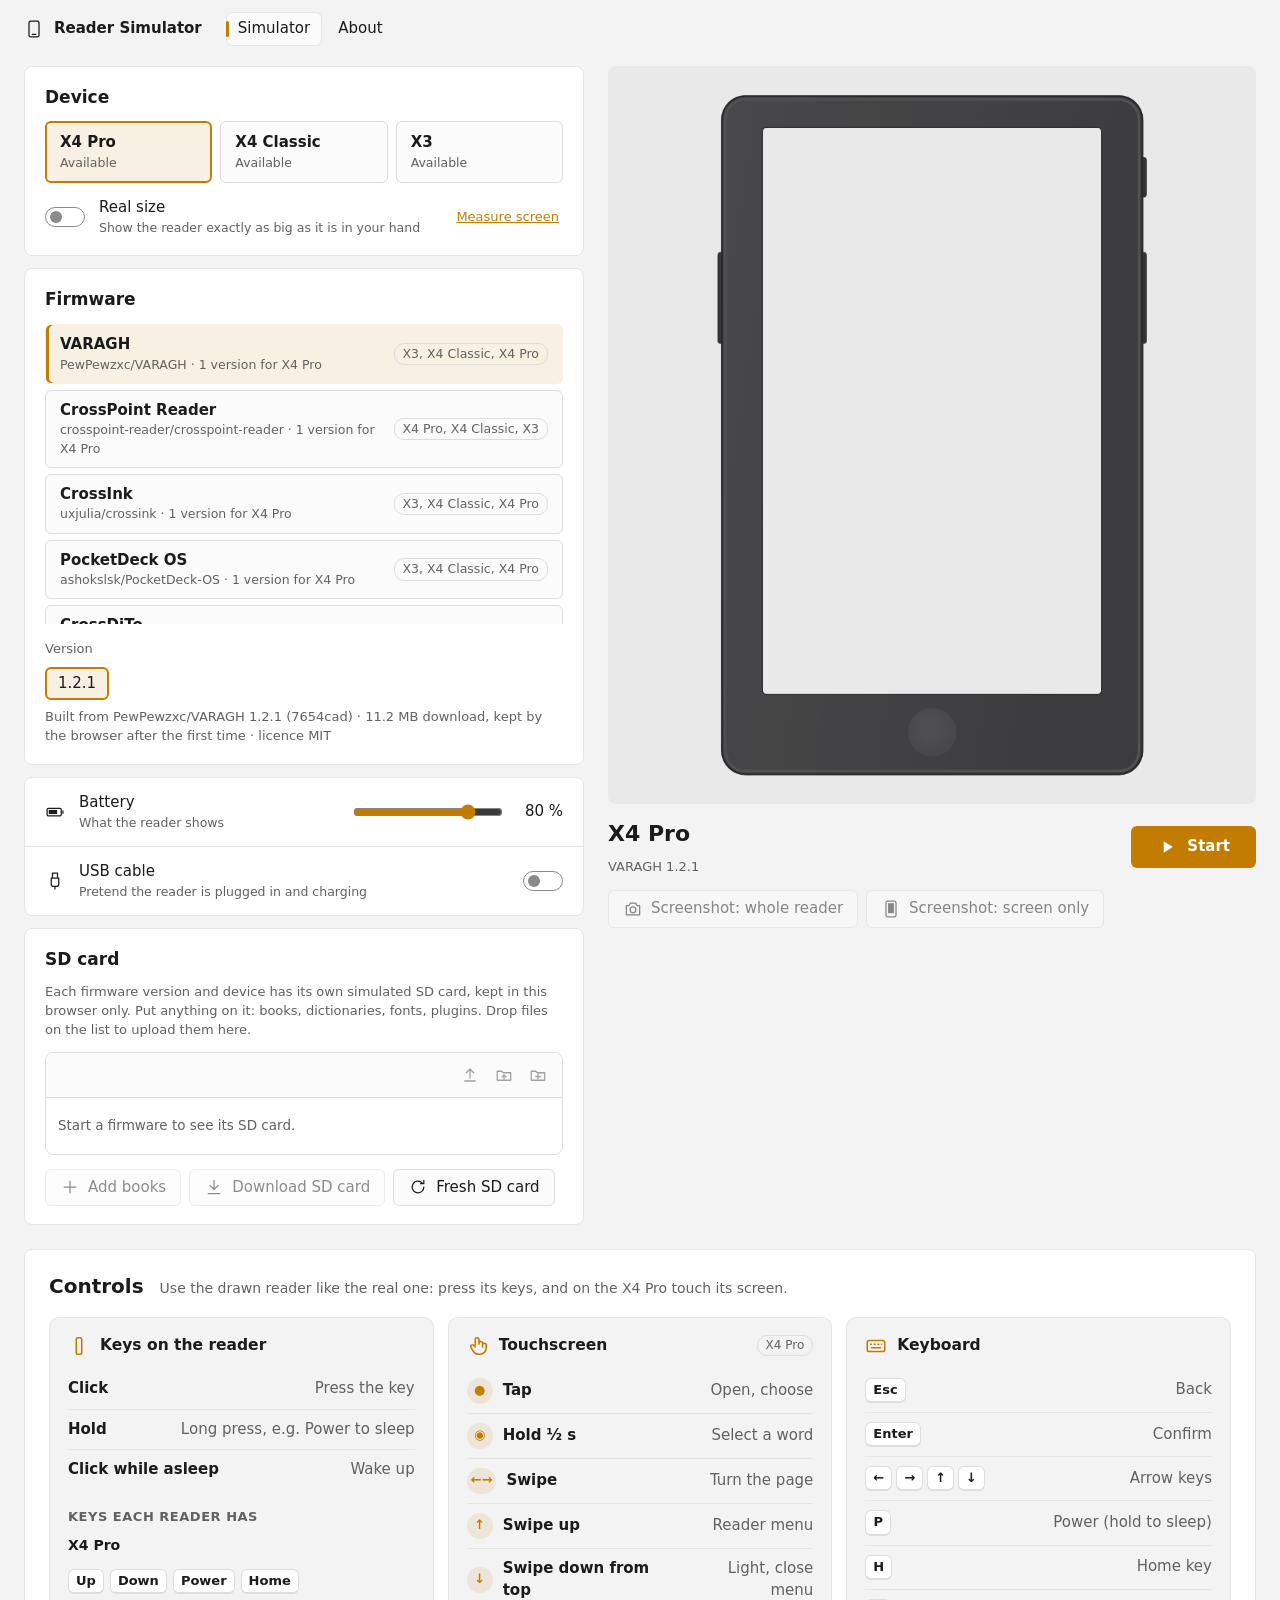
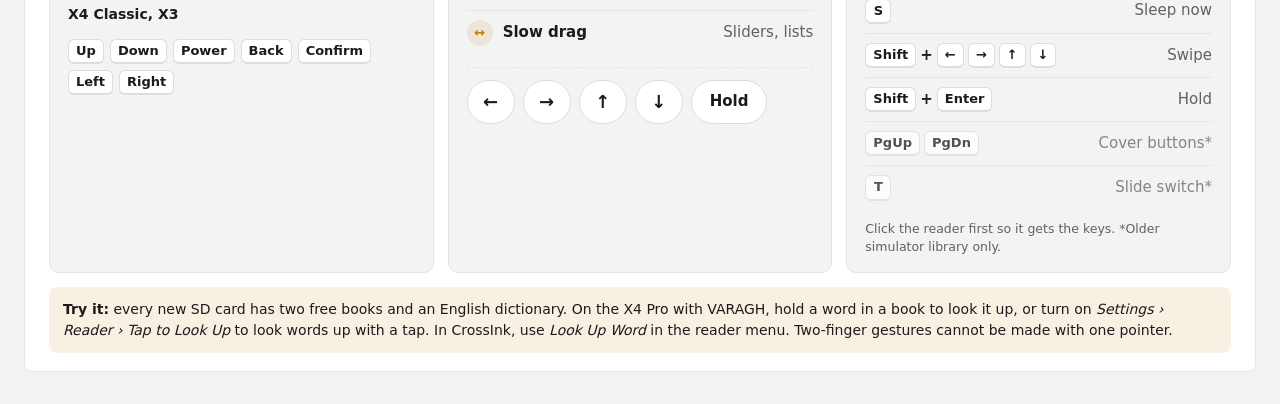
==== commit 9da8e143: "Add screenshot buttons: whole reader or screen only Saves the running reader as a PNG, either with i" ====
--- a/web/site/index.html
+++ b/web/site/index.html
@@ -20,6 +20,13 @@
 } else if (!self.crossOriginIsolated && !('serviceWorker' in navigator)) {
   window.coiError = 'no service workers';
 }
+// Visitor count on GoatCounter (no cookies; the page's strict headers block its script, so a beacon instead).
+// A visit counts as "/", a firmware run as "/run/<build>". Skipped on the one-time helper reload above.
+if (location.hostname.endsWith('github.io') && (self.crossOriginIsolated || sessionStorage.getItem('coiReloaded') || !('serviceWorker' in navigator))) {
+  const run = new URLSearchParams(location.search).get('b');
+  navigator.sendBeacon('https://reader-simulator.goatcounter.com/count?' + new URLSearchParams({
+    p: run ? '/run/' + run : '/', t: 'Reader Simulator', r: document.referrer, s: screen.width + ',' + screen.height }));
+}
 </script>
 </head>
 <body>
@@ -112,6 +119,12 @@
       <button class="primary" id="start">
         <svg viewBox="0 0 24 24" aria-hidden="true"><path d="M8 5v14l11-7z" class="fill"/></svg><span>Start</span></button>
     </div>
+    <div class="buttons shots">
+      <button class="btn" id="shotReader" disabled title="Save a picture of the whole reader, frame included">
+        <svg viewBox="0 0 24 24" aria-hidden="true"><path d="M4 8h3l2-3h6l2 3h3v11H4z"/><circle cx="12" cy="13" r="3.5"/></svg>Screenshot: whole reader</button>
+      <button class="btn" id="shotScreen" disabled title="Save only what the screen shows">
+        <svg viewBox="0 0 24 24" aria-hidden="true"><rect x="6" y="2.5" width="12" height="19" rx="2"/><rect x="8.5" y="5" width="7" height="12" class="fill"/></svg>Screenshot: screen only</button>
+    </div>
     <p id="status" class="hint" role="status"></p>
   </section>
   <section class="card guide" aria-labelledby="guideTitle">
@@ -211,7 +224,8 @@
       <section class="card info">
         <h2><svg viewBox="0 0 24 24" aria-hidden="true"><path d="M12 3l7 3v6c0 4.5-3 7.7-7 9-4-1.3-7-4.5-7-9V6z"/></svg>Privacy</h2>
         <p>Nothing leaves your browser. Books you add and the simulated SD cards stay in this browser's storage; no
-          account, no tracking. The Buy me a coffee button's picture comes from Buy Me a Coffee's server. A firmware's own
+          account, no cookies. A visit and each firmware run are counted anonymously on GoatCounter (page, referring
+          site, screen size; no cookies, no personal data). The Buy me a coffee button's picture comes from Buy Me a Coffee's server. A firmware's own
           online features (an online dictionary, an update check) contact their services from your browser.</p>
       </section>
       <section class="card info">
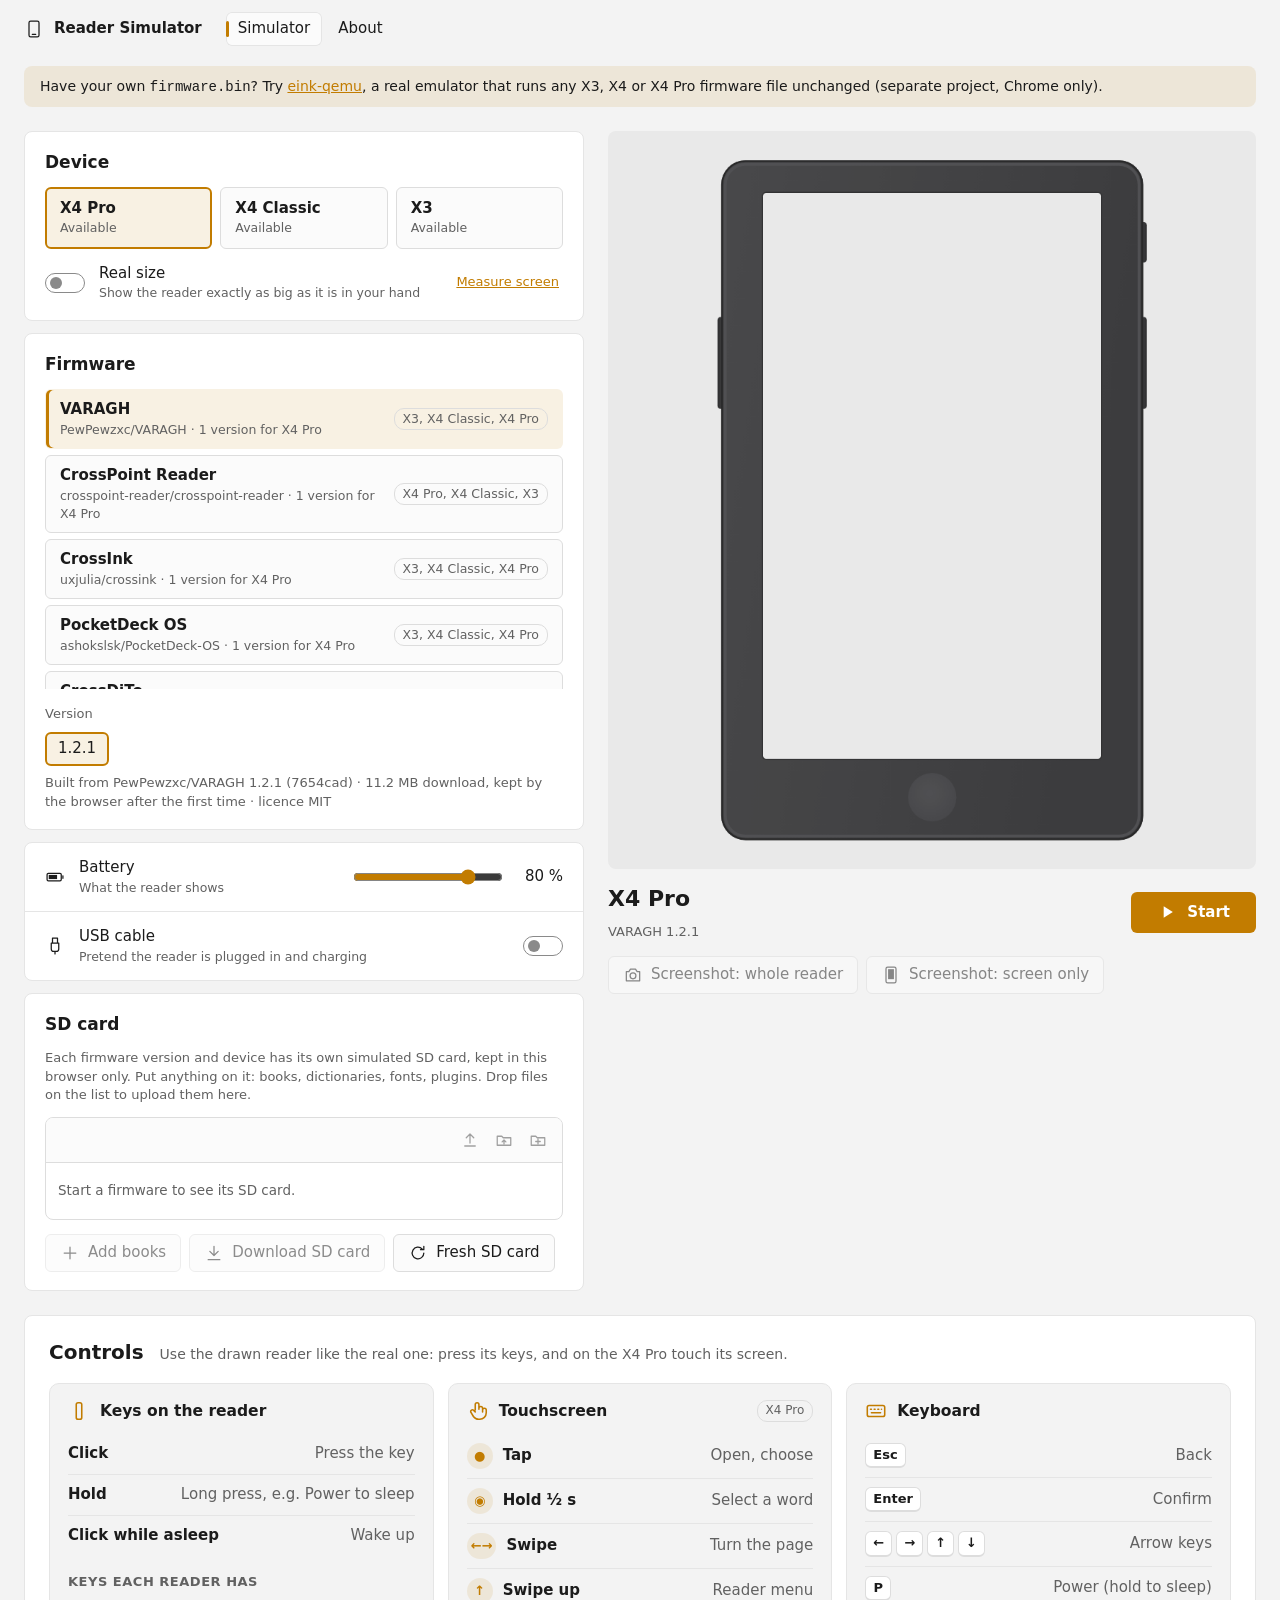
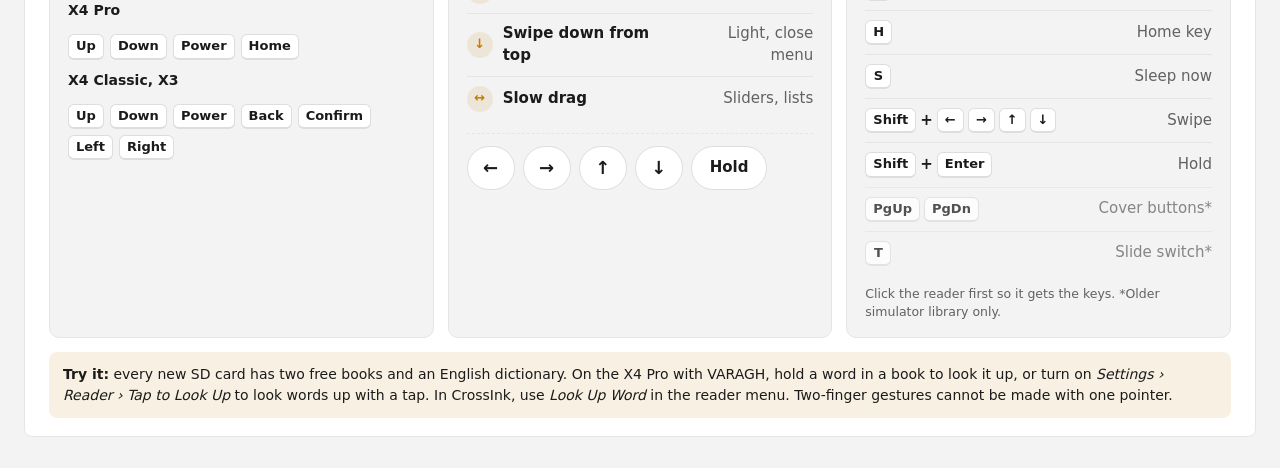
==== commit 68ec679b: "Point people with their own firmware.bin to eink-qemu A banner at the top of the simulator page link" ====
--- a/web/site/index.html
+++ b/web/site/index.html
@@ -42,6 +42,8 @@
 </header>
 
 <main id="sim" class="view">
+  <p class="notice">Have your own <code>firmware.bin</code>? Try <a href="https://serialx.github.io/eink-qemu/" target="_blank" rel="noopener">eink-qemu</a>,
+    a real emulator that runs any X3, X4 or X4 Pro firmware file unchanged (separate project, Chrome only).</p>
   <section class="controls">
     <div class="card">
       <h2>Device</h2>
--- a/web/site/assets/app.css
+++ b/web/site/assets/app.css
@@ -29,6 +29,7 @@
 .top nav a.on { background: var(--control); box-shadow: inset 0 0 0 1px var(--card-stroke); }
 .top nav a.on::before { content: ""; position: absolute; left: 0; top: 9px; bottom: 9px; width: 3px; border-radius: 2px; background: var(--accent); }
 
+.notice { grid-column: 1 / -1; margin: 0; padding: 10px 16px; border-radius: 8px; background: var(--accent-soft); font-size: 14px; }
 .view { display: grid; grid-template-columns: minmax(0, 560px) minmax(0, 1fr); gap: 24px; padding: 8px 24px 32px; max-width: 1280px; margin: 0 auto; }
 #about { display: flex; flex-direction: column; gap: 16px; }
 .controls { display: flex; flex-direction: column; gap: 12px; }
@@ -205,6 +206,7 @@
   .top { padding: 10px 16px; gap: 12px; }
   .view { grid-template-columns: minmax(0, 1fr); padding: 4px 16px 24px; gap: 16px; }
   .stagecol { order: -1; }
+  .notice { order: -2; }
   .stage { height: auto; min-height: 0; aspect-ratio: 3 / 4.6; max-height: 78vh; padding: 10px; margin: 0 auto; }
   .stage.real { aspect-ratio: auto; max-height: none; padding: 4px; }
   .devices button { padding: 8px 10px; }
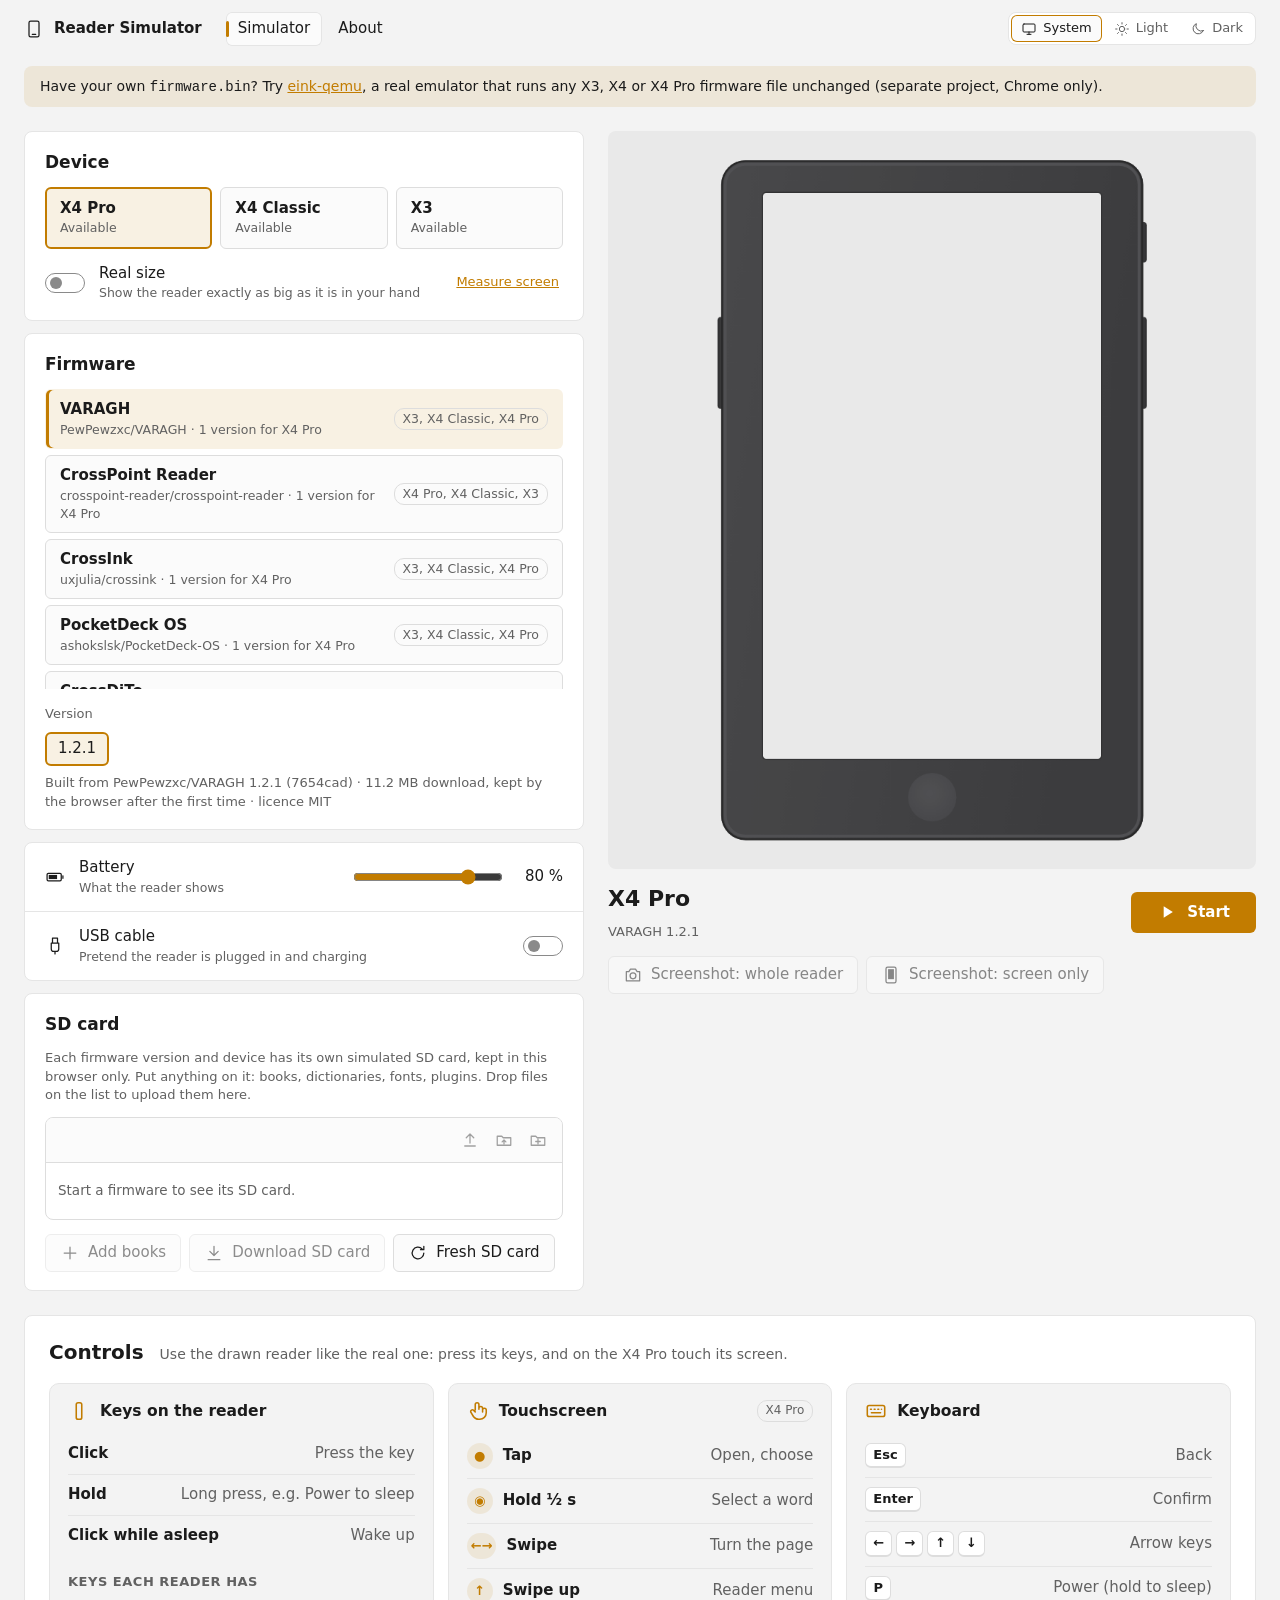
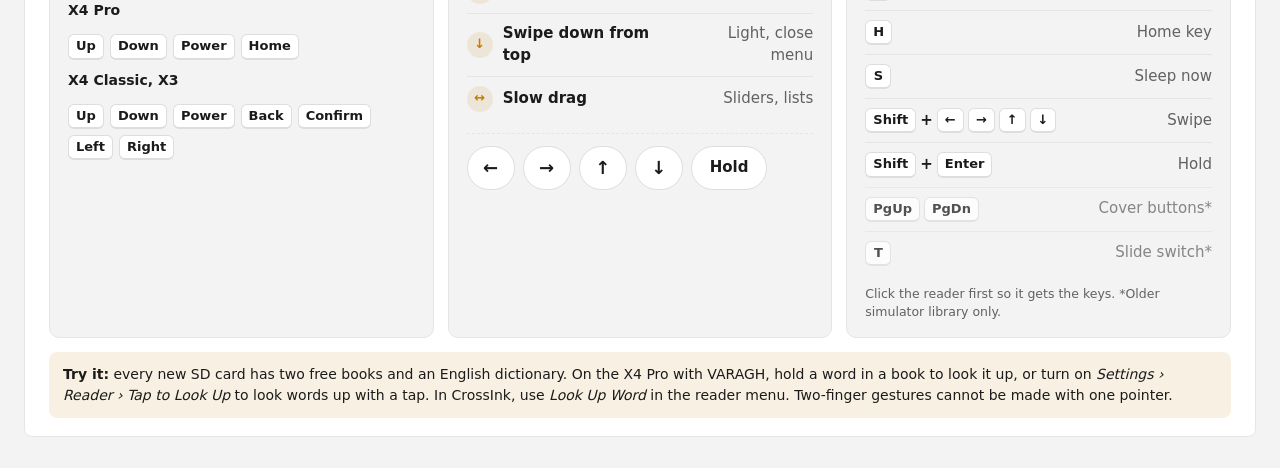
==== commit 165ae755: "Windows app: even spacing, Controls pop-up, light/dark switch, clearer own-firmware steps - Spacing " ====
--- a/web/site/index.html
+++ b/web/site/index.html
@@ -9,6 +9,8 @@
 <link rel="icon" href="assets/icon.svg" type="image/svg+xml">
 <link rel="stylesheet" href="assets/app.css">
 <script>
+// The Theme switch's choice, before the page draws (no flash of the other theme). Same key as store in app.js.
+try { const t = JSON.parse(localStorage.getItem('rsim.theme')); if (t === 'light' || t === 'dark') document.documentElement.dataset.theme = t; } catch (e) { /* private mode */ }
 // WebAssembly threads need a cross-origin isolated page. GitHub Pages cannot send the two headers,
 // so coi-sw.js (a tiny service worker in this folder) adds them; the page reloads once after installing it.
 if (!self.crossOriginIsolated && 'serviceWorker' in navigator && location.protocol !== 'file:') {
@@ -39,6 +41,11 @@
     <a href="#" data-view="sim" class="on">Simulator</a>
     <a href="#about" data-view="about">About</a>
   </nav>
+  <div class="theme" id="theme" role="group" aria-label="Theme">
+    <button type="button" data-theme="system" aria-label="System" title="Follow your system"><svg viewBox="0 0 24 24" aria-hidden="true"><rect x="3" y="4.5" width="18" height="12" rx="1.5"/><path d="M9 20h6M12 16.5V20"/></svg><span>System</span></button>
+    <button type="button" data-theme="light" aria-label="Light"><svg viewBox="0 0 24 24" aria-hidden="true"><circle cx="12" cy="12" r="4"/><path d="M12 2.5v2M12 19.5v2M2.5 12h2M19.5 12h2M5.3 5.3l1.4 1.4M17.3 17.3l1.4 1.4M5.3 18.7l1.4-1.4M17.3 6.7l1.4-1.4"/></svg><span>Light</span></button>
+    <button type="button" data-theme="dark" aria-label="Dark"><svg viewBox="0 0 24 24" aria-hidden="true"><path d="M20 14.5A8 8 0 0 1 9.5 4a8 8 0 1 0 10.5 10.5z"/></svg><span>Dark</span></button>
+  </div>
 </header>
 
 <main id="sim" class="view">
--- a/web/site/assets/app.css
+++ b/web/site/assets/app.css
@@ -1,12 +1,19 @@
-/* Same palette as the Windows app (Windows 11 style), light and dark following the system. */
+/* Same palette as the Windows app (Windows 11 style). Light and dark follow the system unless the
+   Theme switch in the top bar sets data-theme on <html>. */
 :root {
   --bg: #f3f3f3; --card: #fff; --card-stroke: #e5e5e5; --text: #1b1b1b; --text2: #616161;
   --control: #fbfbfb; --control-hover: #f5f5f5; --control-stroke: #ddd; --track: #8a8a8a; --stage: #e9e9e9;
   --accent: #c27c00; --accent-soft: #c27c001c; --on-accent: #fff;
   color-scheme: light;
 }
+:root[data-theme="dark"] {
+    --bg: #202020; --card: #2b2b2b; --card-stroke: #1d1d1d; --text: #fff; --text2: #a8a8a8;
+    --control: #373737; --control-hover: #3e3e3e; --control-stroke: #454545; --track: #6e6e6e; --stage: #3a3a3a;
+    --accent: #f0b53c; --accent-soft: #f0b53c30; --on-accent: #000;
+    color-scheme: dark;
+}
 @media (prefers-color-scheme: dark) {
-  :root {
+  :root:not([data-theme="light"]) {
     --bg: #202020; --card: #2b2b2b; --card-stroke: #1d1d1d; --text: #fff; --text2: #a8a8a8;
     --control: #373737; --control-hover: #3e3e3e; --control-stroke: #454545; --track: #6e6e6e; --stage: #3a3a3a;
     --accent: #f0b53c; --accent-soft: #f0b53c30; --on-accent: #000;
@@ -28,6 +35,13 @@
 .top nav a:hover { background: var(--control-hover); }
 .top nav a.on { background: var(--control); box-shadow: inset 0 0 0 1px var(--card-stroke); }
 .top nav a.on::before { content: ""; position: absolute; left: 0; top: 9px; bottom: 9px; width: 3px; border-radius: 2px; background: var(--accent); }
+.theme { margin-left: auto; display: flex; gap: 2px; padding: 2px; border-radius: 8px; border: 1px solid var(--card-stroke); background: var(--card); }
+.theme button { font: inherit; font-size: 13px; color: var(--text2); background: none; border: 0; border-radius: 6px; padding: 4px 10px; cursor: pointer;
+  display: flex; align-items: center; gap: 6px; }
+.theme svg { width: 16px; height: 16px; }
+.theme button:hover { color: var(--text); background: var(--control-hover); }
+.theme button[aria-pressed="true"] { color: var(--text); background: var(--control); box-shadow: inset 0 0 0 1px var(--accent); }
+.theme button:focus-visible { outline: 2px solid var(--text); outline-offset: 1px; }
 
 .notice { grid-column: 1 / -1; margin: 0; padding: 10px 16px; border-radius: 8px; background: var(--accent-soft); font-size: 14px; }
 .view { display: grid; grid-template-columns: minmax(0, 560px) minmax(0, 1fr); gap: 24px; padding: 8px 24px 32px; max-width: 1280px; margin: 0 auto; }
@@ -204,6 +218,8 @@
 .measurebar input { flex: 1; width: auto; }
 @media (max-width: 900px) {
   .top { padding: 10px 16px; gap: 12px; }
+  .theme button { padding: 6px; }
+  .theme button span { display: none; }  /* icons only on phones; aria-label keeps the names */
   .view { grid-template-columns: minmax(0, 1fr); padding: 4px 16px 24px; gap: 16px; }
   .stagecol { order: -1; }
   .notice { order: -2; }
@@ -246,3 +262,8 @@
   background: #ffdd00; color: #000; font-weight: 600; font-size: 14px; box-shadow: 0 1px 2px #0002; }
 .bmc:focus-visible { outline: 2px solid var(--accent); outline-offset: 2px; }
 .bmc svg { width: 20px; height: 20px; fill: none; stroke: currentColor; stroke-width: 1.7; stroke-linecap: round; stroke-linejoin: round; }
+@media (max-width: 480px) {  /* phones: brand, Simulator / About and the theme icons fit on one line */
+  .top { gap: 8px; }
+  .top nav a { padding: 6px 8px; }
+  .theme button { padding: 4px; }
+}
